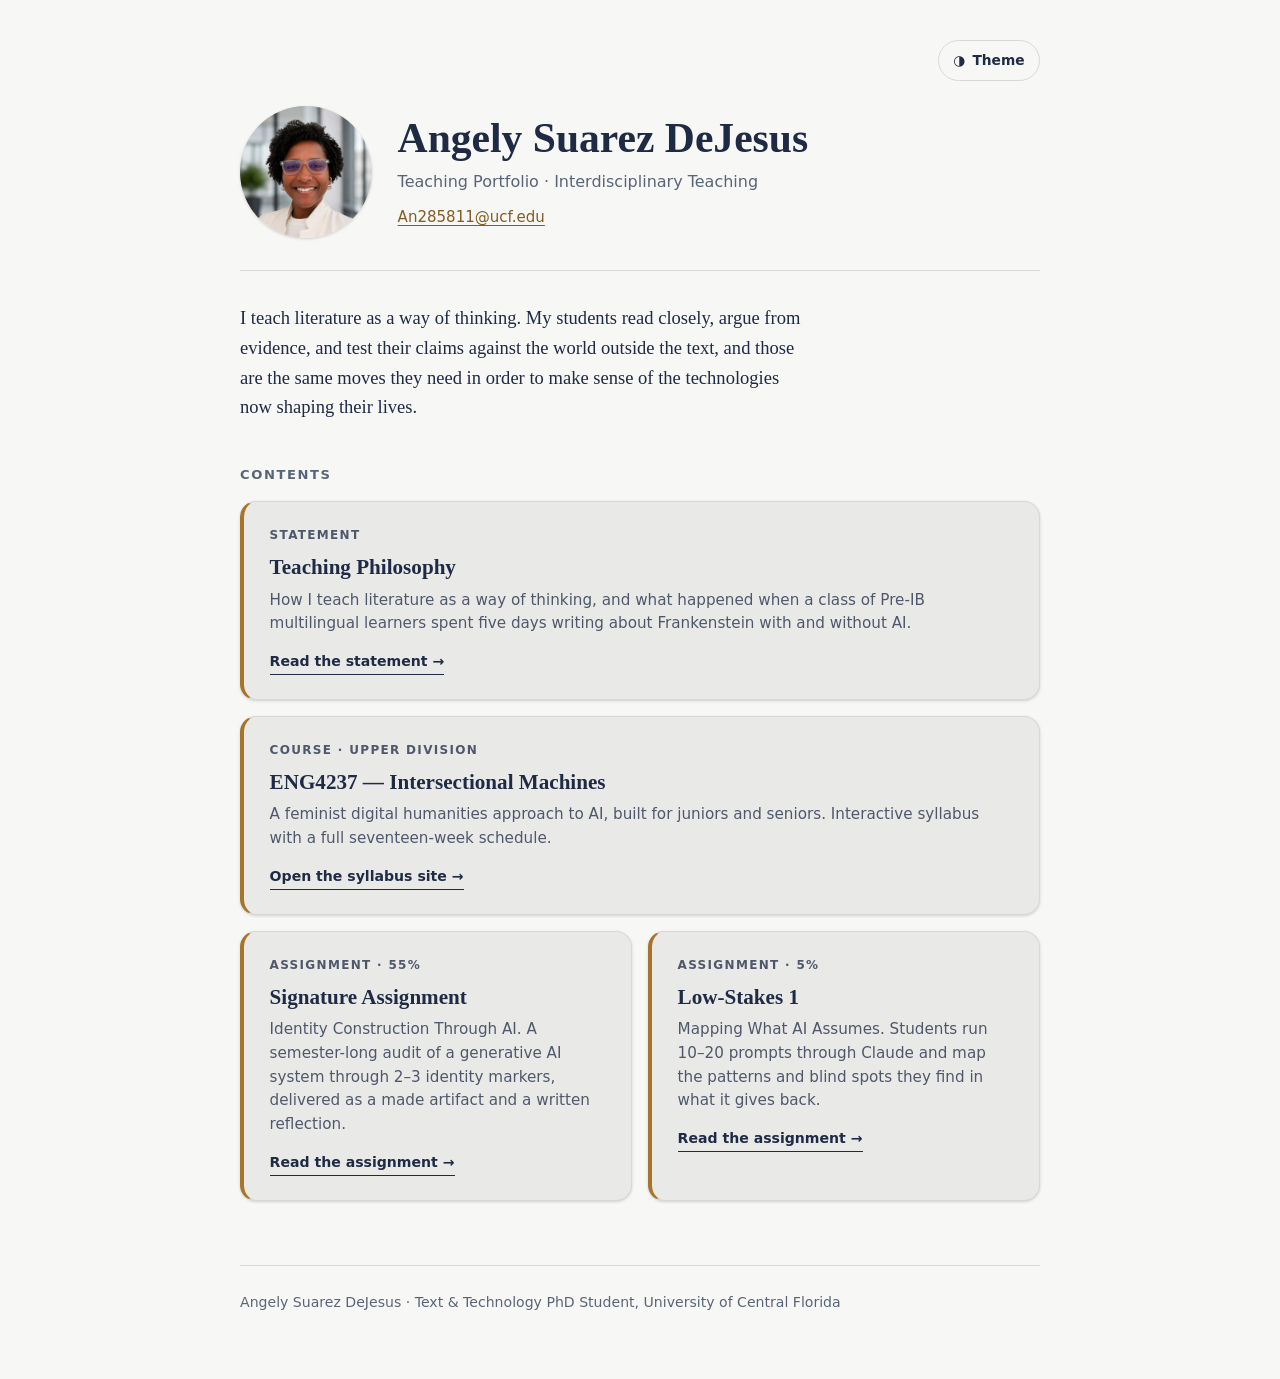
==== index.html @ 75a26c33 "Give the philosophy page a figure drawn from its own text The statement argues that reading, writing" ====
<!DOCTYPE html>
<html lang="en">
<head>
<meta charset="utf-8">
<meta name="viewport" content="width=device-width,initial-scale=1">
<title>Angely Suarez DeJesus — Teaching Portfolio</title>
<meta name="description" content="Teaching portfolio: teaching philosophy and two versions of Intersectional Machines, a feminist digital humanities approach to AI.">
<link rel="stylesheet" href="assets/style.css?v=328e543d">
<script>(function(){try{var t=localStorage.getItem("theme");
if(t){document.documentElement.setAttribute("data-theme",t);}}catch(e){}})();</script>
<link rel="icon" href="data:image/svg+xml,%3Csvg xmlns='http://www.w3.org/2000/svg' viewBox='0 0 100 100'%3E%3Ccircle cx='50' cy='50' r='46' fill='%236b2d5c'/%3E%3Ctext x='50' y='68' font-size='54' text-anchor='middle' fill='%23fff' font-family='Georgia,serif'%3EIM%3C/text%3E%3C/svg%3E">
</head>
<body>
<a class="skip" href="#main">Skip to content</a>
<div class="wrap">
<div class="topbar topbar-end"><button class="themebtn" type="button" data-theme-toggle
        aria-label="Switch between light and dark">
  <span aria-hidden="true" class="t-dark">◑</span>
  <span aria-hidden="true" class="t-light">◐</span>
  <span class="t-label">Theme</span>
</button></div>
<header class="masthead">
      <div class="portrait">
        <span class="initials" aria-hidden="true">AS</span>
        <img src="assets/portrait.jpg" alt="Angely Suarez DeJesus"
             onerror="this.remove()">
      </div>
  <div class="masthead-text">
    <h1>Angely Suarez DeJesus</h1>
    <p class="role">Teaching Portfolio · Interdisciplinary Teaching</p>
    <p class="contact"><a href="mailto:An285811@ucf.edu">An285811@ucf.edu</a></p>
  </div>
</header>

<main id="main">
<p class="intro">I teach literature as a way of thinking. My students read closely,
argue from evidence, and test their claims against the world outside the text, and
those are the same moves they need in order to make sense of the technologies now
shaping their lives.</p>

<h2 class="section-label">Contents</h2>
<ul class="cards">
    <li class="wide">
      <a class="card" href="philosophy.html">
        <span class="eyebrow">Statement</span>
        <h3>Teaching Philosophy</h3>
        <p>How I teach literature as a way of thinking, and what happened when a class of Pre-IB multilingual learners spent five days writing about Frankenstein with and without AI.</p>
        <span class="go">Read the statement &rarr;</span>
      </a>
    </li>
    <li class="wide">
      <a class="card" href="https://acsuarez84.github.io/ENG1237-Intersectional-Machines-Course-Syllabus/" target="_blank" rel="noopener">
        <span class="eyebrow">Course · Upper division</span>
        <h3>ENG4237 — Intersectional Machines</h3>
        <p>A feminist digital humanities approach to AI, built for juniors and seniors. Interactive syllabus with a full seventeen-week schedule.</p>
        <span class="go">Open the syllabus site &rarr;</span>
      </a>
    </li>
    <li>
      <a class="card" href="signature-assignment.html">
        <span class="eyebrow">Assignment · 55%</span>
        <h3>Signature Assignment</h3>
        <p>Identity Construction Through AI. A semester-long audit of a generative AI system through 2–3 identity markers, delivered as a made artifact and a written reflection.</p>
        <span class="go">Read the assignment &rarr;</span>
      </a>
    </li>
    <li>
      <a class="card" href="low-stakes-1.html">
        <span class="eyebrow">Assignment · 5%</span>
        <h3>Low-Stakes 1</h3>
        <p>Mapping What AI Assumes. Students run 10–20 prompts through Claude and map the patterns and blind spots they find in what it gives back.</p>
        <span class="go">Read the assignment &rarr;</span>
      </a>
    </li>
</ul>
</main>
<footer>Angely Suarez DeJesus · Text &amp; Technology PhD Student, University of Central Florida</footer>
</div>
<script>
document.querySelectorAll("[data-theme-toggle]").forEach(function(btn){
  btn.addEventListener("click", function(){
    var root = document.documentElement;
    var dark = root.getAttribute("data-theme") === "dark" ||
      (!root.getAttribute("data-theme") &&
       matchMedia("(prefers-color-scheme: dark)").matches);
    var next = dark ? "light" : "dark";
    root.setAttribute("data-theme", next);
    try { localStorage.setItem("theme", next); } catch (e) {}
  });
});
</script>
</body>
</html>
---- assets/style.css ----
:root{
  --font-sans:"Segoe UI",system-ui,-apple-system,Roboto,Helvetica,Arial,sans-serif;
  --font-serif:"Iowan Old Style","Palatino Linotype",Palatino,Georgia,"Times New Roman",serif;
  /* Page tone is sampled from the blurred background of the portrait, which
     averages #A7AAA9 -- a soft neutral grey, nothing near black. Cards sit
     lighter than the page rather than as heavy dark blocks. Navy and bronze
     carry over from the assignment document. The bronze is darkened for link
     text: A6752A as written reaches only 4.04:1 on white, under the AA floor. */
  --bg:#f7f7f6; --text:#1f2a44; --text-soft:#5a6478; --line:#d8d8d5;
  --card:#e9e9e7; --card-text:#1f2a44; --card-soft:#4f586b;
  --accent:#855c21; --accent-line:#a6752a; --accent-soft:#efeeea;
  --focus:#1a73e8; --radius:16px; --maxw:900px;
  --shadow:0 2px 6px rgba(0,0,0,.14),0 14px 40px rgba(0,0,0,.10);
  --shadow-sm:0 1px 3px rgba(0,0,0,.16);
}
:root[data-theme="dark"]{
  --bg:#24262a; --text:#efefee; --text-soft:#b0b2b0; --line:#3a3d42;
  --card:#2e3135; --card-text:#efefee; --card-soft:#b0b2b0;
  --accent:#d2a054; --accent-line:#c08a3e; --accent-soft:#32353a;
  --focus:#7db1ff;
  --shadow:0 2px 6px rgba(0,0,0,.5),0 16px 44px rgba(0,0,0,.45);
}
@media (prefers-color-scheme:dark){
  :root:not([data-theme="light"]){
    --bg:#24262a; --text:#efefee; --text-soft:#b0b2b0; --line:#3a3d42;
    --card:#2e3135; --card-text:#efefee; --card-soft:#b0b2b0;
    --accent:#d2a054; --accent-line:#c08a3e; --accent-soft:#32353a;
    --focus:#7db1ff;
    --shadow:0 2px 6px rgba(0,0,0,.5),0 16px 44px rgba(0,0,0,.45);
  }
}
*{box-sizing:border-box}
body{margin:0;background:var(--bg);color:var(--text);font-family:var(--font-sans);
  line-height:1.65;-webkit-font-smoothing:antialiased}
.wrap{padding:2.5rem 2.5in 4rem}
@media (max-width:1180px){.wrap{padding-left:1.25in;padding-right:1.25in}}
@media (max-width:760px){.wrap{padding-left:1.25rem;padding-right:1.25rem}}
a{color:inherit}
:focus-visible{outline:3px solid var(--focus);outline-offset:3px;border-radius:6px}
.skip{position:absolute;left:-9999px}
.skip:focus{left:1rem;top:1rem;position:fixed;background:var(--bg);padding:.6rem 1rem;
  border:2px solid var(--focus);border-radius:8px;z-index:99}

/* ---------- masthead ---------- */
.masthead{display:flex;gap:1.6rem;align-items:center;flex-wrap:wrap;
  padding-bottom:2rem;border-bottom:1px solid var(--line)}
.portrait{width:132px;height:132px;border-radius:50%;flex:0 0 auto;position:relative;
  background:var(--accent-soft);display:grid;place-items:center;overflow:hidden;
  box-shadow:var(--shadow-sm)}
.portrait img{position:absolute;inset:0;width:100%;height:100%;
  object-fit:cover;display:block}
.portrait .initials{font-family:var(--font-serif);font-size:2.4rem;color:var(--accent);
  letter-spacing:.02em}
.masthead-text{flex:1 1 18rem;min-width:0}
h1{font-family:var(--font-serif);font-size:clamp(1.9rem,4vw,2.6rem);line-height:1.15;
  margin:0 0 .35rem}
.role{color:var(--text-soft);margin:0 0 .6rem}
.contact{font-size:.94rem;color:var(--text-soft);margin:0}
.contact a{color:var(--accent);text-decoration-thickness:1px;text-underline-offset:3px}

/* ---------- intro ---------- */
.intro{font-family:var(--font-serif);font-size:1.16rem;line-height:1.6;
  margin:2rem 0 .5rem;max-width:62ch}

/* ---------- clickable cards ---------- */
h2.section-label{font-size:.82rem;letter-spacing:.12em;text-transform:uppercase;
  color:var(--text-soft);font-weight:700;margin:2.6rem 0 1rem}
.cards{display:grid;gap:1rem;grid-template-columns:1fr;list-style:none;padding:0;margin:0}
@media(min-width:680px){.cards{grid-template-columns:1fr 1fr}.cards li.wide{grid-column:1/-1}}
.card{display:block;text-decoration:none;background:var(--card);color:var(--card-text);
  border:1px solid var(--line);border-left:4px solid var(--accent-line);
  border-radius:var(--radius);padding:1.5rem 1.6rem;height:100%;
  box-shadow:var(--shadow-sm);transition:transform .16s ease,box-shadow .16s ease}
.card:hover,.card:focus-visible{transform:translateY(-3px);box-shadow:var(--shadow)}
.card .eyebrow{font-size:.75rem;letter-spacing:.11em;text-transform:uppercase;
  color:var(--card-soft);font-weight:700;display:block;margin-bottom:.5rem}
.card h3{font-family:var(--font-serif);font-size:1.32rem;margin:0 0 .5rem;line-height:1.25}
.card p{margin:0;color:var(--card-soft);font-size:.95rem;line-height:1.55}
.card .go{display:inline-block;margin-top:.9rem;font-size:.88rem;font-weight:600;
  color:var(--card-text);border-bottom:1px solid currentColor;padding-bottom:1px}

/* ---------- top bar: home button + theme toggle ---------- */
.topbar{display:flex;align-items:center;gap:.6rem;margin-bottom:1.6rem}
.topbar-end{justify-content:flex-end}
.themebtn{margin-left:auto;display:inline-flex;align-items:center;gap:.45rem;
  padding:.5rem .9rem;border:1px solid var(--line);border-radius:999px;
  background:transparent;color:var(--text);font:inherit;font-size:.86rem;
  font-weight:600;cursor:pointer;
  transition:background .15s ease,border-color .15s ease,color .15s ease}
.themebtn:hover,.themebtn:focus-visible{background:var(--accent-soft);
  border-color:var(--accent-line);color:var(--accent)}
.themebtn .t-light{display:none}
:root[data-theme="dark"] .themebtn .t-dark{display:none}
:root[data-theme="dark"] .themebtn .t-light{display:inline}
@media (prefers-color-scheme:dark){
  :root:not([data-theme="light"]) .themebtn .t-dark{display:none}
  :root:not([data-theme="light"]) .themebtn .t-light{display:inline}
}

/* ---------- home button ---------- */
.homebtn{display:inline-block;padding:.5rem 1rem;
  border:1px solid var(--line);border-radius:999px;text-decoration:none;
  font-size:.88rem;font-weight:600;color:var(--text);
  transition:background .15s ease,border-color .15s ease}
.homebtn:hover,.homebtn:focus-visible{background:var(--accent-soft);
  border-color:var(--accent);color:var(--accent)}

/* ---------- figure: the statement read as data ---------- */
.figure{margin:0 0 2.4rem;padding:1.4rem 1.4rem 1.1rem;background:var(--card);
  border:1px solid var(--line);border-radius:var(--radius)}
.figstream{display:block;width:100%;height:auto}
.figstream path{stroke:var(--card);stroke-width:1.25;transition:opacity .15s ease}
.figstream:hover path{opacity:.45}
.figstream path:hover{opacity:1}
.s-a{fill:#1f2a44}.s-b{fill:#46506b}.s-c{fill:#a6752a}
.s-d{fill:#6b7488}.s-e{fill:#c9a06a}
:root[data-theme="dark"] .s-a{fill:#8f9ab8}
:root[data-theme="dark"] .s-b{fill:#6f7a99}
:root[data-theme="dark"] .s-c{fill:#d2a054}
:root[data-theme="dark"] .s-d{fill:#9aa2b4}
:root[data-theme="dark"] .s-e{fill:#e0bd85}
@media (prefers-color-scheme:dark){
  :root:not([data-theme="light"]) .s-a{fill:#8f9ab8}
  :root:not([data-theme="light"]) .s-b{fill:#6f7a99}
  :root:not([data-theme="light"]) .s-c{fill:#d2a054}
  :root:not([data-theme="light"]) .s-d{fill:#9aa2b4}
  :root:not([data-theme="light"]) .s-e{fill:#e0bd85}
}
.figtick{stroke:var(--card-soft);stroke-width:1}
.figtxt{fill:var(--card-soft);font-size:11px;font-family:var(--font-sans)}
.legend{display:flex;flex-wrap:wrap;gap:.5rem 1.1rem;margin:.6rem 0 .8rem}
.key{display:inline-flex;align-items:center;gap:.4rem;font-size:.8rem;
  color:var(--card-soft);letter-spacing:.02em}
.key i{width:.85rem;height:.85rem;border-radius:3px;display:inline-block}
/* fill paints SVG; the legend chips are HTML and need background */
.key i.s-a{background:#1f2a44}.key i.s-b{background:#46506b}
.key i.s-c{background:#a6752a}.key i.s-d{background:#6b7488}
.key i.s-e{background:#c9a06a}
:root[data-theme="dark"] .key i.s-a{background:#8f9ab8}
:root[data-theme="dark"] .key i.s-b{background:#6f7a99}
:root[data-theme="dark"] .key i.s-c{background:#d2a054}
:root[data-theme="dark"] .key i.s-d{background:#9aa2b4}
:root[data-theme="dark"] .key i.s-e{background:#e0bd85}
@media (prefers-color-scheme:dark){
  :root:not([data-theme="light"]) .key i.s-a{background:#8f9ab8}
  :root:not([data-theme="light"]) .key i.s-b{background:#6f7a99}
  :root:not([data-theme="light"]) .key i.s-c{background:#d2a054}
  :root:not([data-theme="light"]) .key i.s-d{background:#9aa2b4}
  :root:not([data-theme="light"]) .key i.s-e{background:#e0bd85}
}
.figure figcaption{font-size:.86rem;line-height:1.55;color:var(--card-soft);
  border-top:1px solid var(--line);padding-top:.8rem;margin:0}

/* ---------- pull quote ---------- */
.pull{margin:2.2rem 0;padding:0 0 0 1.3rem;border-left:4px solid var(--accent-line);
  font-family:var(--font-serif);font-size:1.28rem;line-height:1.45;color:var(--text)}

/* ---------- reading page ---------- */
.page-head{padding-bottom:1.4rem;border-bottom:1px solid var(--line);margin-bottom:2rem}
.back{display:inline-block;font-size:.9rem;color:var(--accent);text-decoration:none;
  margin-bottom:1.2rem;font-weight:600}
.back:hover{text-decoration:underline}
.prose{max-width:66ch}
.prose h2{font-family:var(--font-serif);font-size:1.34rem;margin:2.4rem 0 .7rem}
.prose p{margin:0 0 1.15rem}
.prose ul{margin:0 0 1.15rem 1.2rem;padding:0}
.prose li{margin:0 0 .4rem}
.tablewrap{overflow-x:auto;margin:0 0 1.6rem;-webkit-overflow-scrolling:touch}
.prose table{border-collapse:collapse;min-width:100%;font-size:.9rem}
.prose th,.prose td{border:1px solid var(--line);padding:.55rem .7rem;
  text-align:left;vertical-align:top}
.prose th{background:var(--accent-soft);font-weight:700;
  border-bottom:2px solid var(--accent-line)}
footer{margin-top:4rem;padding-top:1.6rem;border-top:1px solid var(--line);
  color:var(--text-soft);font-size:.88rem}
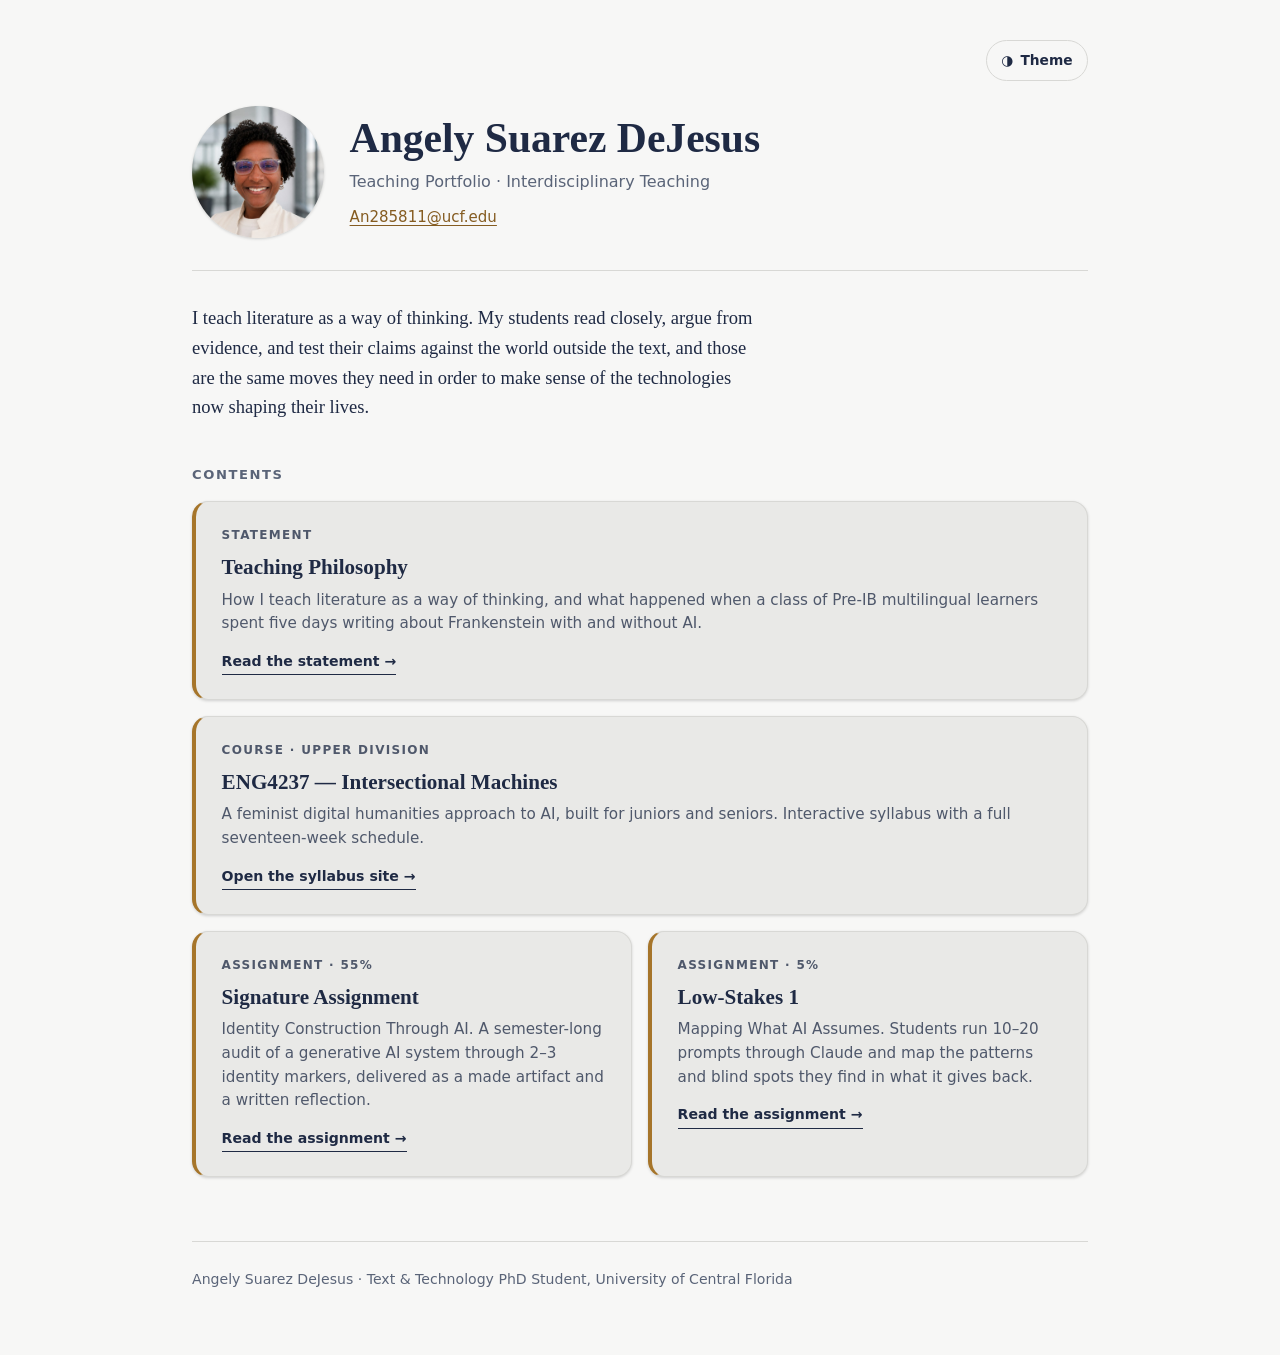
==== commit 373b9cdb: "Even margins on the reading pages The container was 2.5in from each edge but the column was not cent" ====
--- a/index.html
+++ b/index.html
@@ -5,7 +5,7 @@
 <meta name="viewport" content="width=device-width,initial-scale=1">
 <title>Angely Suarez DeJesus — Teaching Portfolio</title>
 <meta name="description" content="Teaching portfolio: teaching philosophy and two versions of Intersectional Machines, a feminist digital humanities approach to AI.">
-<link rel="stylesheet" href="assets/style.css?v=328e543d">
+<link rel="stylesheet" href="assets/style.css?v=df8063da">
 <script>(function(){try{var t=localStorage.getItem("theme");
 if(t){document.documentElement.setAttribute("data-theme",t);}}catch(e){}})();</script>
 <link rel="icon" href="data:image/svg+xml,%3Csvg xmlns='http://www.w3.org/2000/svg' viewBox='0 0 100 100'%3E%3Ccircle cx='50' cy='50' r='46' fill='%236b2d5c'/%3E%3Ctext x='50' y='68' font-size='54' text-anchor='middle' fill='%23fff' font-family='Georgia,serif'%3EIM%3C/text%3E%3C/svg%3E">
@@ -49,7 +49,7 @@
       </a>
     </li>
     <li class="wide">
-      <a class="card" href="https://acsuarez84.github.io/ENG1237-Intersectional-Machines-Course-Syllabus/" target="_blank" rel="noopener">
+      <a class="card" href="https://acsuarez84.github.io/ENG4237-Intersectional-Machines-Course-Syllabus/">
         <span class="eyebrow">Course · Upper division</span>
         <h3>ENG4237 — Intersectional Machines</h3>
         <p>A feminist digital humanities approach to AI, built for juniors and seniors. Interactive syllabus with a full seventeen-week schedule.</p>
--- a/assets/style.css
+++ b/assets/style.css
@@ -32,8 +32,8 @@
 *{box-sizing:border-box}
 body{margin:0;background:var(--bg);color:var(--text);font-family:var(--font-sans);
   line-height:1.65;-webkit-font-smoothing:antialiased}
-.wrap{padding:2.5rem 2.5in 4rem}
-@media (max-width:1180px){.wrap{padding-left:1.25in;padding-right:1.25in}}
+.wrap{padding:2.5rem 2in 4rem}
+@media (max-width:1180px){.wrap{padding-left:1in;padding-right:1in}}
 @media (max-width:760px){.wrap{padding-left:1.25rem;padding-right:1.25rem}}
 a{color:inherit}
 :focus-visible{outline:3px solid var(--focus);outline-offset:3px;border-radius:6px}
@@ -106,8 +106,9 @@
   border-color:var(--accent);color:var(--accent)}
 
 /* ---------- figure: the statement read as data ---------- */
-.figure{margin:0 0 2.4rem;padding:1.4rem 1.4rem 1.1rem;background:var(--card);
+.figure{margin:0 -2.5rem 2.4rem;padding:1.6rem 1.8rem 1.2rem;background:var(--card);
   border:1px solid var(--line);border-radius:var(--radius)}
+@media (max-width:900px){.figure{margin-left:0;margin-right:0}}
 .figstream{display:block;width:100%;height:auto}
 .figstream path{stroke:var(--card);stroke-width:1.25;transition:opacity .15s ease}
 .figstream:hover path{opacity:.45}
@@ -151,16 +152,30 @@
 .figure figcaption{font-size:.86rem;line-height:1.55;color:var(--card-soft);
   border-top:1px solid var(--line);padding-top:.8rem;margin:0}
 
-/* ---------- pull quote ---------- */
-.pull{margin:2.2rem 0;padding:0 0 0 1.3rem;border-left:4px solid var(--accent-line);
-  font-family:var(--font-serif);font-size:1.28rem;line-height:1.45;color:var(--text)}
+/* ---------- pull quote, set into the margin like a magazine ---------- */
+.pull{float:right;width:min(18rem,44%);margin:.35rem -5rem 1.1rem 2.2rem;
+  padding:.2rem 0 .2rem 1.2rem;border-left:4px solid var(--accent-line);
+  font-family:var(--font-serif);font-size:1.24rem;line-height:1.42;
+  color:var(--text)}
+/* alternate sides down the page */
+.pull.left{float:left;margin:.35rem 2.2rem 1.1rem -5rem;
+  padding:.2rem 1.2rem .2rem 0;text-align:right;
+  border-left:0;border-right:4px solid var(--accent-line)}
+/* headings must clear a floated quote or they ride up beside it */
+.prose h2{clear:both}
+/* below the point where the margin disappears, sit them back in the flow */
+@media (max-width:1000px){
+  .pull,.pull.left{float:none;width:auto;text-align:left;
+    margin:2rem 0;padding:.2rem 0 .2rem 1.2rem;
+    border-left:4px solid var(--accent-line);border-right:0}
+}
 
 /* ---------- reading page ---------- */
 .page-head{padding-bottom:1.4rem;border-bottom:1px solid var(--line);margin-bottom:2rem}
 .back{display:inline-block;font-size:.9rem;color:var(--accent);text-decoration:none;
   margin-bottom:1.2rem;font-weight:600}
 .back:hover{text-decoration:underline}
-.prose{max-width:66ch}
+.prose{max-width:78ch;margin-inline:auto}
 .prose h2{font-family:var(--font-serif);font-size:1.34rem;margin:2.4rem 0 .7rem}
 .prose p{margin:0 0 1.15rem}
 .prose ul{margin:0 0 1.15rem 1.2rem;padding:0}
